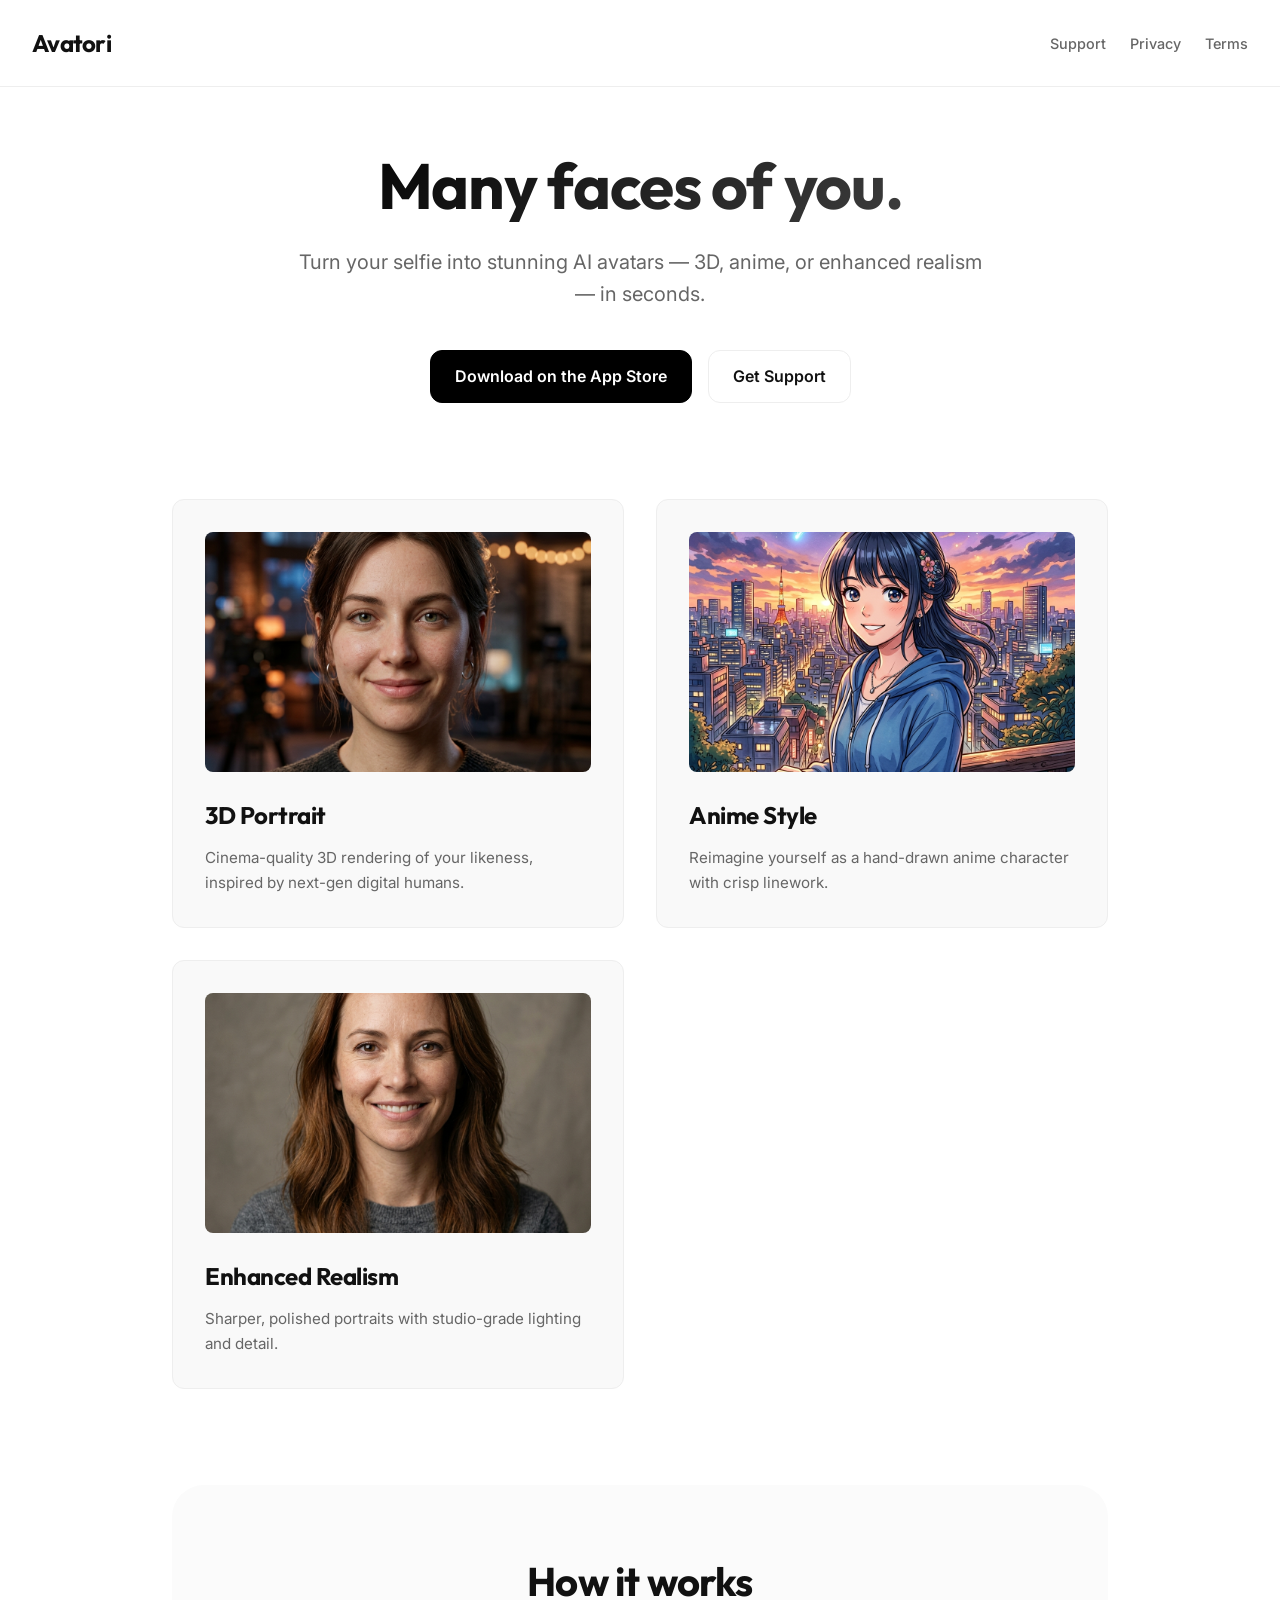
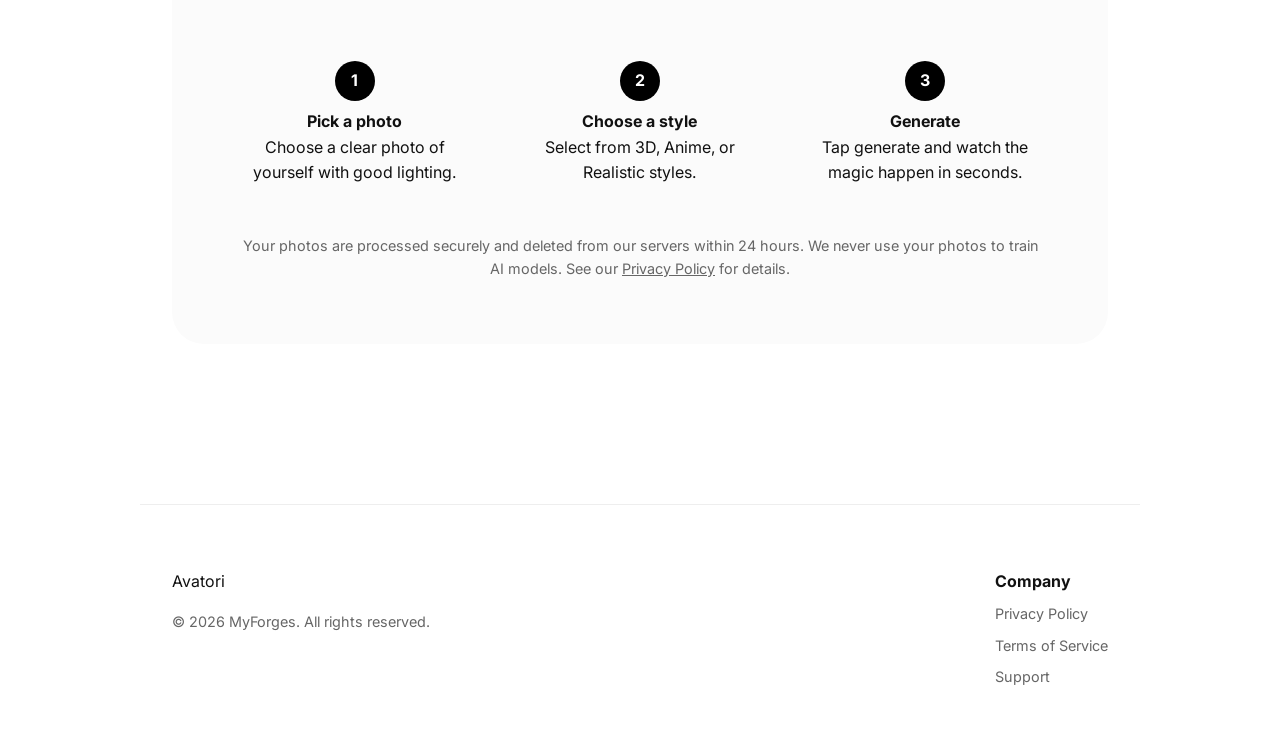
==== index.html @ 44c04456 "Refactor: Move website files to root directory for cleaner deployment" ====
<!DOCTYPE html>
<html lang="en">
<head>
  <meta charset="UTF-8" />
  <meta name="viewport" content="width=device-width, initial-scale=1.0" />
  <title>Avatori — AI Avatar Studio</title>
  <meta name="description" content="Avatori turns your selfie into stunning AI avatars in seconds. 3D portraits, anime, and enhanced realism — on iOS." />
  <meta property="og:title" content="Avatori — AI Avatar Studio" />
  <meta property="og:description" content="Turn your selfie into stunning AI avatars in seconds." />
  <link rel="stylesheet" href="styles.css" />
</head>
<body>
  <header class="site">
    <a href="/" class="brand">Avatori</a>
    <nav>
      <a href="support.html">Support</a>
      <a href="privacy.html">Privacy</a>
      <a href="terms.html">Terms</a>
    </nav>
  </header>

  <main>
    <section class="hero">
      <h1>Many faces of you.</h1>
      <p class="tagline">Turn your selfie into stunning AI avatars — 3D, anime, or enhanced realism — in seconds.</p>
      <div class="cta-row">
        <a class="cta primary" href="#">Download on the App Store</a>
        <a class="cta" href="support.html">Get Support</a>
      </div>
    </section>

    <section class="features">
      <div class="feature">
        <img src="avatar-3d.png" alt="3D Portrait example" />
        <h3>3D Portrait</h3>
        <p>Cinema-quality 3D rendering of your likeness, inspired by next-gen digital humans.</p>
      </div>
      <div class="feature">
        <img src="avatar-anime.png" alt="Anime Style example" />
        <h3>Anime Style</h3>
        <p>Reimagine yourself as a hand-drawn anime character with crisp linework.</p>
      </div>
      <div class="feature">
        <img src="avatar-realistic.png" alt="Enhanced Realism example" />
        <h3>Enhanced Realism</h3>
        <p>Sharper, polished portraits with studio-grade lighting and detail.</p>
      </div>
    </section>

    <section class="how-it-works">
      <h2>How it works</h2>
      <ol>
        <li>
          <strong>Pick a photo</strong>
          <p>Choose a clear photo of yourself with good lighting.</p>
        </li>
        <li>
          <strong>Choose a style</strong>
          <p>Select from 3D, Anime, or Realistic styles.</p>
        </li>
        <li>
          <strong>Generate</strong>
          <p>Tap generate and watch the magic happen in seconds.</p>
        </li>
      </ol>
      <p class="muted" style="text-align: center;">Your photos are processed securely and deleted from our servers within 24 hours. We never use your photos to train AI models. See our <a href="privacy.html" style="text-decoration: underline;">Privacy Policy</a> for details.</p>
    </section>
  </main>

  <footer class="site">
    <div>
      <div class="brand" style="margin-bottom: 1rem;">Avatori</div>
      <p class="muted">&copy; <span id="year">2026</span> MyForges. All rights reserved.</p>
    </div>
    <nav>
      <strong>Company</strong>
      <a href="privacy.html">Privacy Policy</a>
      <a href="terms.html">Terms of Service</a>
      <a href="support.html">Support</a>
    </nav>
  </footer>

  <script>
    document.getElementById('year').textContent = new Date().getFullYear();
  </script>
</body>
</html>
---- styles.css ----
@import url('https://fonts.googleapis.com/css2?family=Inter:wght@400;500;600&family=Outfit:wght@400;600;700&display=swap');

:root {
  --font-sans: 'Inter', system-ui, -apple-system, sans-serif;
  --font-display: 'Outfit', var(--font-sans);
  
  --bg: #ffffff;
  --fg: #111111;
  --muted: #666666;
  --accent: #000000;
  --accent-fg: #ffffff;
  --border: #eeeeee;
  --card-bg: #f9f9f9;
  
  --radius: 12px;
  --shadow: 0 4px 12px rgba(0, 0, 0, 0.05);
  --transition: all 0.3s cubic-bezier(0.4, 0, 0.2, 1);
}

* {
  box-sizing: border-box;
  margin: 0;
  padding: 0;
}

body {
  font-family: var(--font-sans);
  color: var(--fg);
  background: var(--bg);
  line-height: 1.6;
  -webkit-font-smoothing: antialiased;
}

a {
  color: inherit;
  text-decoration: none;
  transition: var(--transition);
}

h1, h2, h3 {
  font-family: var(--font-display);
  font-weight: 700;
  letter-spacing: -0.02em;
}

header.site {
  display: flex;
  justify-content: space-between;
  align-items: center;
  padding: 1.5rem 2rem;
  position: sticky;
  top: 0;
  background: rgba(255, 255, 255, 0.8);
  backdrop-filter: blur(12px);
  z-index: 100;
  border-bottom: 1px solid var(--border);
}

header.site .brand {
  font-family: var(--font-display);
  font-weight: 700;
  font-size: 1.5rem;
  letter-spacing: -0.03em;
}

header.site nav {
  display: flex;
  gap: 1.5rem;
}

header.site nav a {
  font-weight: 500;
  color: var(--muted);
  font-size: 0.9rem;
}

header.site nav a:hover {
  color: var(--fg);
}

main {
  max-width: 1000px;
  margin: 0 auto;
  padding: 4rem 2rem;
}

section {
  margin-bottom: 6rem;
}

.hero {
  text-align: center;
  max-width: 700px;
  margin: 0 auto 6rem;
}

.hero h1 {
  font-size: 4rem;
  line-height: 1.1;
  margin-bottom: 1.5rem;
  background: linear-gradient(135deg, #000 0%, #444 100%);
  -webkit-background-clip: text;
  -webkit-text-fill-color: transparent;
}

.tagline {
  font-size: 1.25rem;
  color: var(--muted);
  margin-bottom: 2.5rem;
}

.cta-row {
  display: flex;
  gap: 1rem;
  justify-content: center;
}

.cta {
  padding: 0.8rem 1.5rem;
  border-radius: var(--radius);
  font-weight: 600;
  font-size: 1rem;
  border: 1px solid var(--border);
}

.cta.primary {
  background: var(--accent);
  color: var(--accent-fg);
  border-color: var(--accent);
}

.cta.primary:hover {
  transform: translateY(-2px);
  box-shadow: 0 8px 20px rgba(0, 0, 0, 0.15);
}

.cta:not(.primary):hover {
  background: var(--card-bg);
}

.features {
  display: grid;
  grid-template-columns: repeat(auto-fit, minmax(300px, 1fr));
  gap: 2rem;
}

.feature {
  background: var(--card-bg);
  padding: 2rem;
  border-radius: var(--radius);
  border: 1px solid var(--border);
  transition: var(--transition);
  overflow: hidden;
  display: flex;
  flex-direction: column;
}

.feature:hover {
  transform: translateY(-5px);
  box-shadow: var(--shadow);
}

.feature img {
  width: 100%;
  height: 240px;
  object-fit: cover;
  border-radius: calc(var(--radius) - 4px);
  margin-bottom: 1.5rem;
}

.feature h3 {
  margin-bottom: 0.75rem;
  font-size: 1.5rem;
}

.feature p {
  color: var(--muted);
  font-size: 0.95rem;
}

.how-it-works {
  background: #fbfbfb;
  padding: 4rem;
  border-radius: 2rem;
}

.how-it-works h2 {
  text-align: center;
  margin-bottom: 3rem;
  font-size: 2.5rem;
}

ol {
  display: grid;
  grid-template-columns: repeat(auto-fit, minmax(200px, 1fr));
  gap: 3rem;
  list-style: none;
  counter-reset: steps;
  margin-bottom: 3rem;
}

ol li {
  position: relative;
  padding-top: 3rem;
  text-align: center;
}

ol li::before {
  counter-increment: steps;
  content: counter(steps);
  position: absolute;
  top: 0;
  left: 50%;
  transform: translateX(-50%);
  width: 2.5rem;
  height: 2.5rem;
  background: var(--accent);
  color: var(--accent-fg);
  border-radius: 50%;
  display: flex;
  align-items: center;
  justify-content: center;
  font-weight: 700;
}

.muted {
  color: var(--muted);
  font-size: 0.9rem;
}

hr {
  border: 0;
  border-top: 1px solid var(--border);
  margin: 3rem 0;
}

footer.site {
  border-top: 1px solid var(--border);
  padding: 4rem 2rem;
  max-width: 1000px;
  margin: 0 auto;
  display: flex;
  justify-content: space-between;
  align-items: flex-start;
}

footer.site nav {
  display: flex;
  flex-direction: column;
  gap: 0.5rem;
}

footer.site nav a {
  color: var(--muted);
  font-size: 0.9rem;
}

footer.site nav a:hover {
  color: var(--fg);
}

table {
  width: 100%;
  border-collapse: collapse;
  margin: 2rem 0;
}

th, td {
  text-align: left;
  padding: 1rem;
  border-bottom: 1px solid var(--border);
}

th {
  font-weight: 600;
  color: var(--muted);
  font-size: 0.85rem;
  text-transform: uppercase;
  letter-spacing: 0.05em;
}

@media (max-width: 768px) {
  .hero h1 {
    font-size: 3rem;
  }
  
  footer.site {
    flex-direction: column;
    gap: 2rem;
  }
}
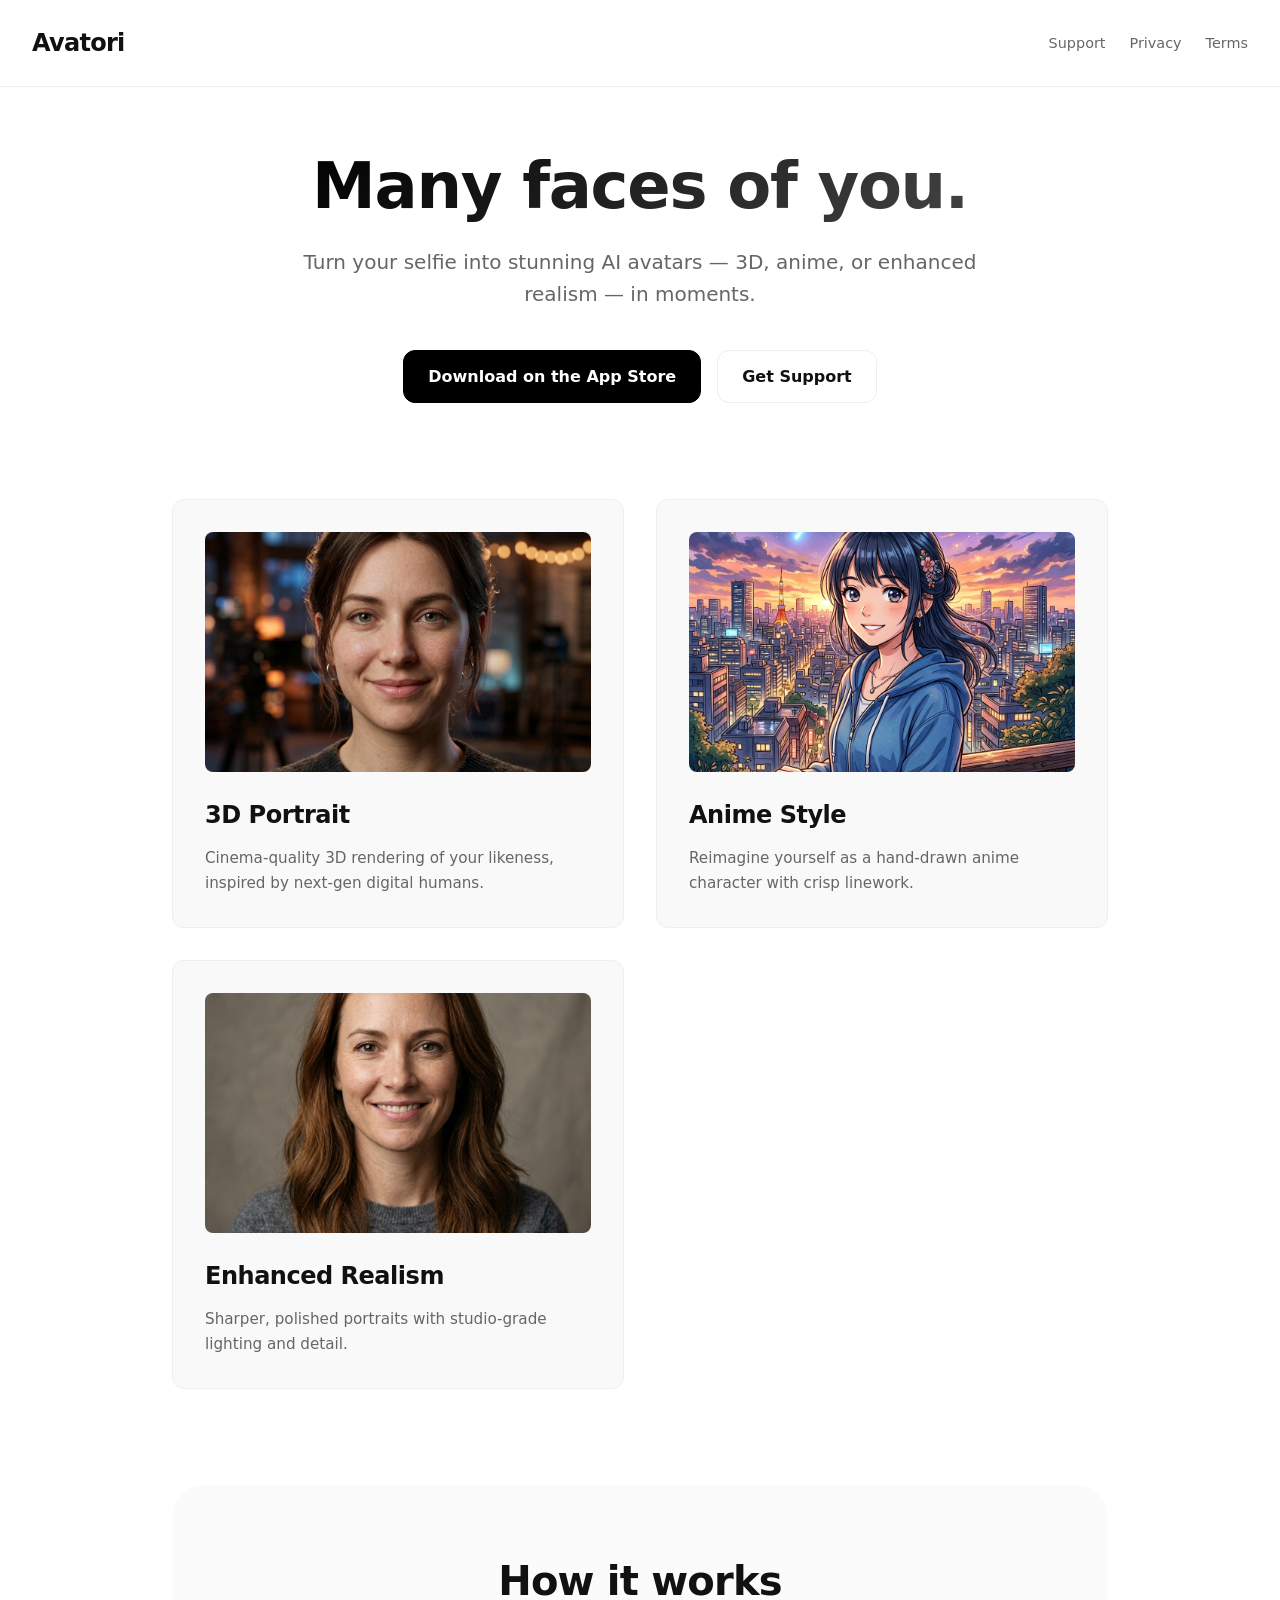
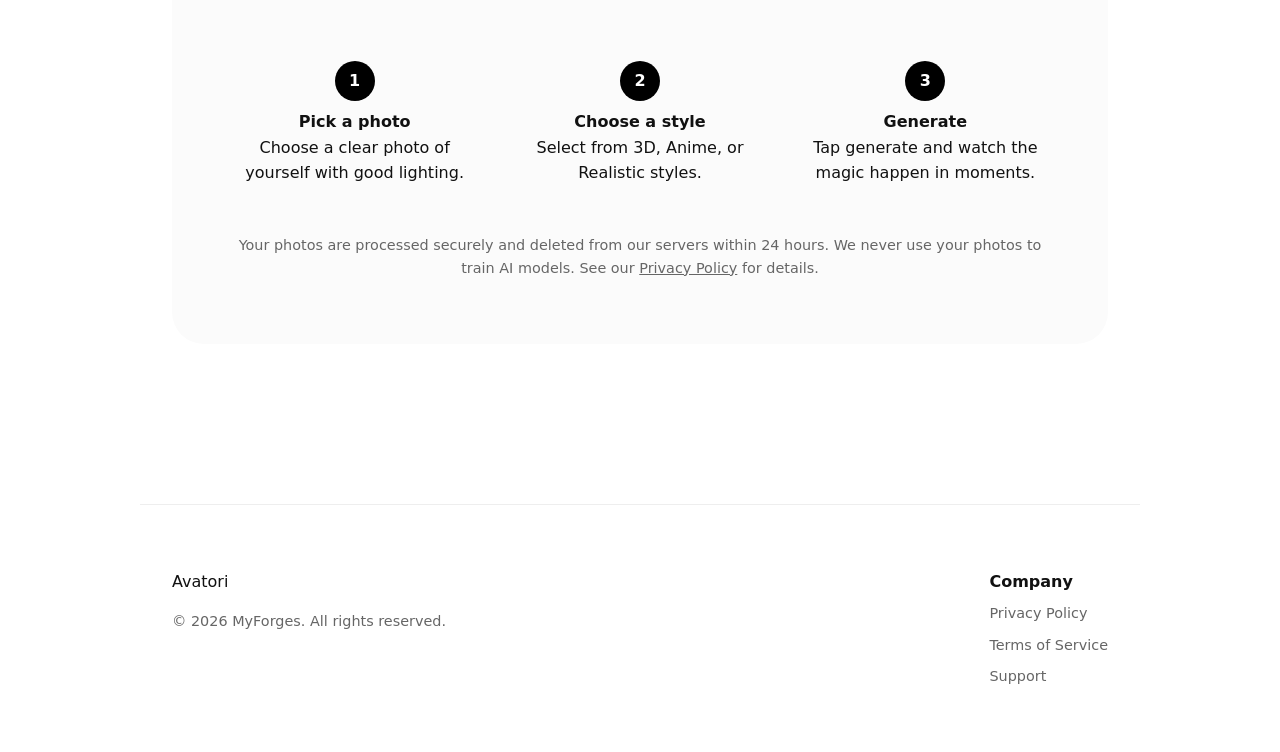
==== commit c28ef9a6: "Update: Apply user changes to index, styles, and support pages" ====
--- a/index.html
+++ b/index.html
@@ -4,9 +4,9 @@
   <meta charset="UTF-8" />
   <meta name="viewport" content="width=device-width, initial-scale=1.0" />
   <title>Avatori — AI Avatar Studio</title>
-  <meta name="description" content="Avatori turns your selfie into stunning AI avatars in seconds. 3D portraits, anime, and enhanced realism — on iOS." />
+  <meta name="description" content="Avatori turns your selfie into stunning AI avatars in moments. 3D portraits, anime, and enhanced realism — on iOS." />
   <meta property="og:title" content="Avatori — AI Avatar Studio" />
-  <meta property="og:description" content="Turn your selfie into stunning AI avatars in seconds." />
+  <meta property="og:description" content="Turn your selfie into stunning AI avatars in moments." />
   <link rel="stylesheet" href="styles.css" />
 </head>
 <body>
@@ -22,7 +22,7 @@
   <main>
     <section class="hero">
       <h1>Many faces of you.</h1>
-      <p class="tagline">Turn your selfie into stunning AI avatars — 3D, anime, or enhanced realism — in seconds.</p>
+      <p class="tagline">Turn your selfie into stunning AI avatars — 3D, anime, or enhanced realism — in moments.</p>
       <div class="cta-row">
         <a class="cta primary" href="#">Download on the App Store</a>
         <a class="cta" href="support.html">Get Support</a>
@@ -60,7 +60,7 @@
         </li>
         <li>
           <strong>Generate</strong>
-          <p>Tap generate and watch the magic happen in seconds.</p>
+          <p>Tap generate and watch the magic happen in moments.</p>
         </li>
       </ol>
       <p class="muted" style="text-align: center;">Your photos are processed securely and deleted from our servers within 24 hours. We never use your photos to train AI models. See our <a href="privacy.html" style="text-decoration: underline;">Privacy Policy</a> for details.</p>
--- a/styles.css
+++ b/styles.css
@@ -1,9 +1,7 @@
-@import url('https://fonts.googleapis.com/css2?family=Inter:wght@400;500;600&family=Outfit:wght@400;600;700&display=swap');
-
 :root {
-  --font-sans: 'Inter', system-ui, -apple-system, sans-serif;
-  --font-display: 'Outfit', var(--font-sans);
-  
+  --font-sans: -apple-system, BlinkMacSystemFont, "SF Pro Text", "Segoe UI", "Helvetica Neue", Roboto, system-ui, sans-serif;
+  --font-display: -apple-system, BlinkMacSystemFont, "SF Pro Display", "Segoe UI", "Helvetica Neue", Roboto, system-ui, sans-serif;
+
   --bg: #ffffff;
   --fg: #111111;
   --muted: #666666;
@@ -11,10 +9,29 @@
   --accent-fg: #ffffff;
   --border: #eeeeee;
   --card-bg: #f9f9f9;
-  
+  --header-bg: rgba(255, 255, 255, 0.8);
+  --how-bg: #fbfbfb;
+  --hero-gradient: linear-gradient(135deg, #000 0%, #444 100%);
+
   --radius: 12px;
   --shadow: 0 4px 12px rgba(0, 0, 0, 0.05);
   --transition: all 0.3s cubic-bezier(0.4, 0, 0.2, 1);
+}
+
+@media (prefers-color-scheme: dark) {
+  :root {
+    --bg: #0a0a0a;
+    --fg: #f5f5f5;
+    --muted: #9ca3af;
+    --accent: #ffffff;
+    --accent-fg: #0a0a0a;
+    --border: #1f2937;
+    --card-bg: #141414;
+    --header-bg: rgba(10, 10, 10, 0.8);
+    --how-bg: #111111;
+    --hero-gradient: linear-gradient(135deg, #ffffff 0%, #aaaaaa 100%);
+    --shadow: 0 4px 12px rgba(0, 0, 0, 0.4);
+  }
 }
 
 * {
@@ -50,8 +67,9 @@
   padding: 1.5rem 2rem;
   position: sticky;
   top: 0;
-  background: rgba(255, 255, 255, 0.8);
+  background: var(--header-bg);
   backdrop-filter: blur(12px);
+  -webkit-backdrop-filter: blur(12px);
   z-index: 100;
   border-bottom: 1px solid var(--border);
 }
@@ -98,9 +116,11 @@
   font-size: 4rem;
   line-height: 1.1;
   margin-bottom: 1.5rem;
-  background: linear-gradient(135deg, #000 0%, #444 100%);
+  background: var(--hero-gradient);
   -webkit-background-clip: text;
+  background-clip: text;
   -webkit-text-fill-color: transparent;
+  color: transparent;
 }
 
 .tagline {
@@ -179,7 +199,7 @@
 }
 
 .how-it-works {
-  background: #fbfbfb;
+  background: var(--how-bg);
   padding: 4rem;
   border-radius: 2rem;
 }
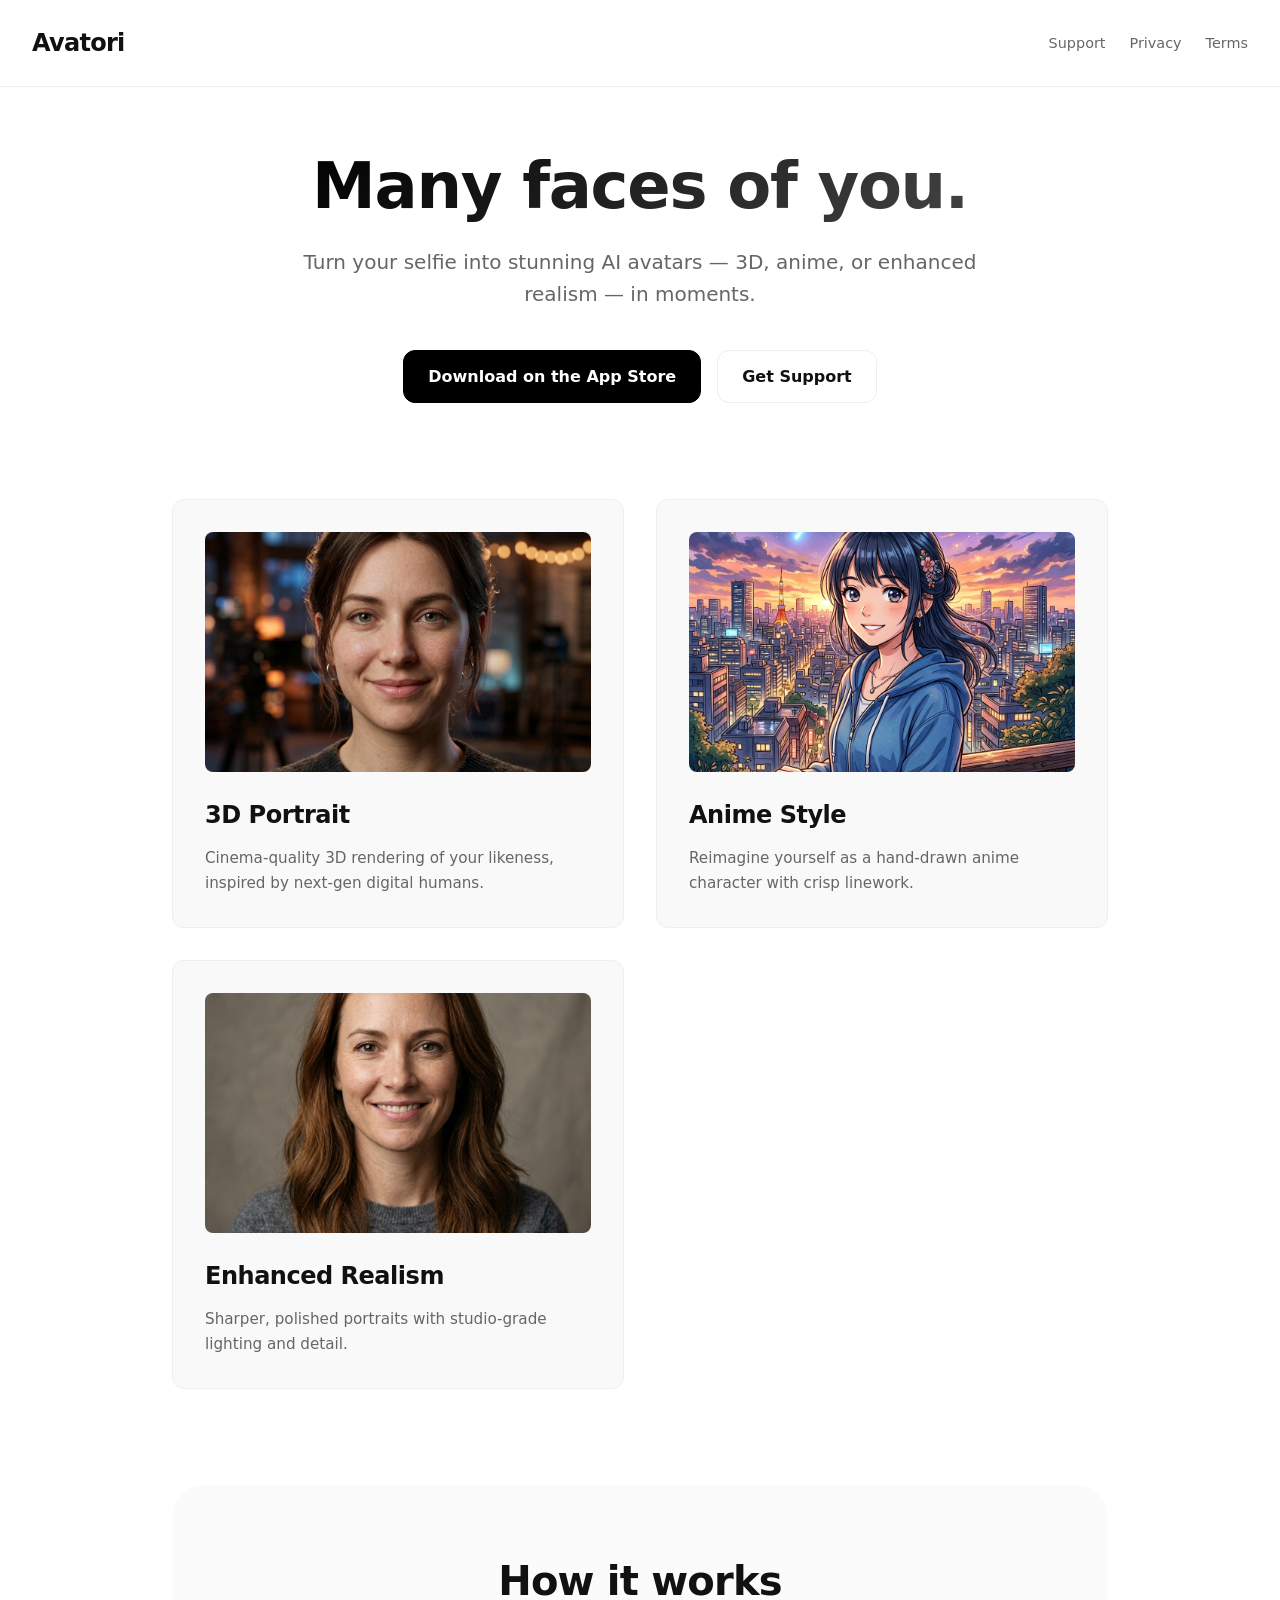
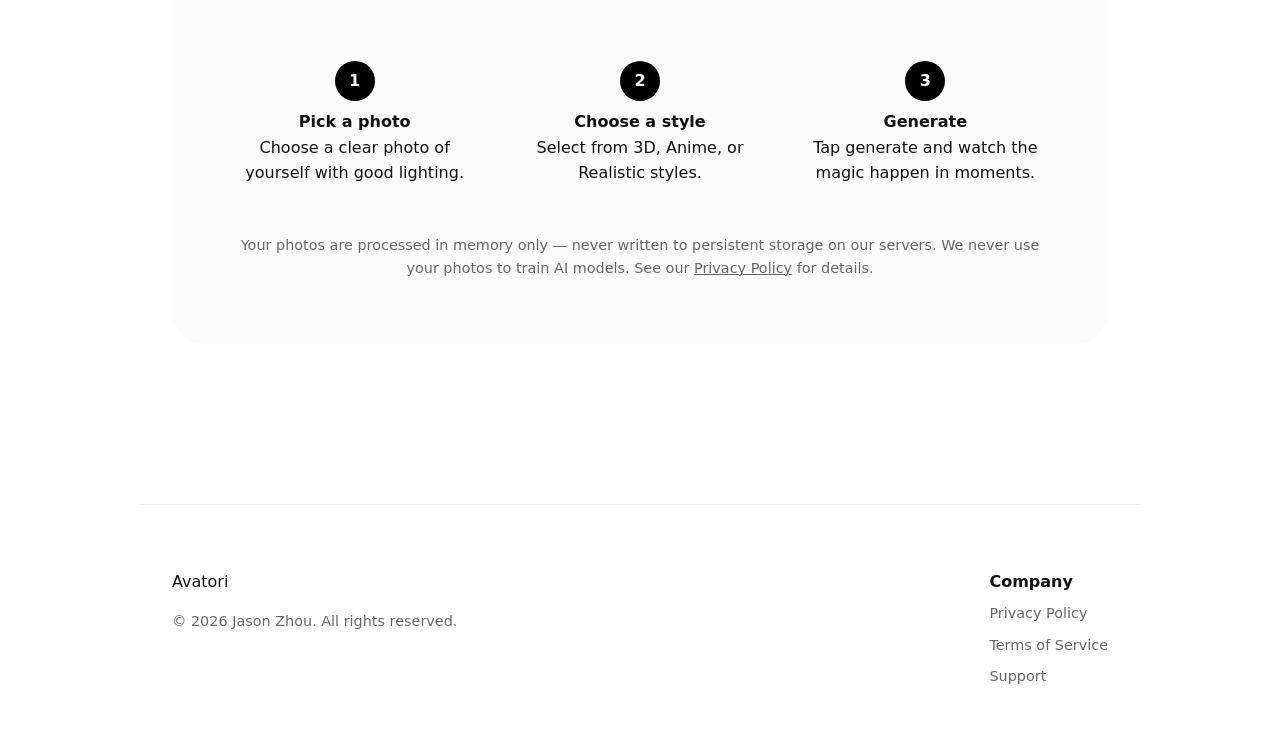
==== commit f3736850: "Privacy: Update legal entity to Jason Zhou and clarify in-memory processing" ====
--- a/index.html
+++ b/index.html
@@ -63,14 +63,14 @@
           <p>Tap generate and watch the magic happen in moments.</p>
         </li>
       </ol>
-      <p class="muted" style="text-align: center;">Your photos are processed securely and deleted from our servers within 24 hours. We never use your photos to train AI models. See our <a href="privacy.html" style="text-decoration: underline;">Privacy Policy</a> for details.</p>
+      <p class="muted" style="text-align: center;">Your photos are processed in memory only — never written to persistent storage on our servers. We never use your photos to train AI models. See our <a href="privacy.html" style="text-decoration: underline;">Privacy Policy</a> for details.</p>
     </section>
   </main>
 
   <footer class="site">
     <div>
       <div class="brand" style="margin-bottom: 1rem;">Avatori</div>
-      <p class="muted">&copy; <span id="year">2026</span> MyForges. All rights reserved.</p>
+      <p class="muted">&copy; <span id="year">2026</span> Jason Zhou. All rights reserved.</p>
     </div>
     <nav>
       <strong>Company</strong>
